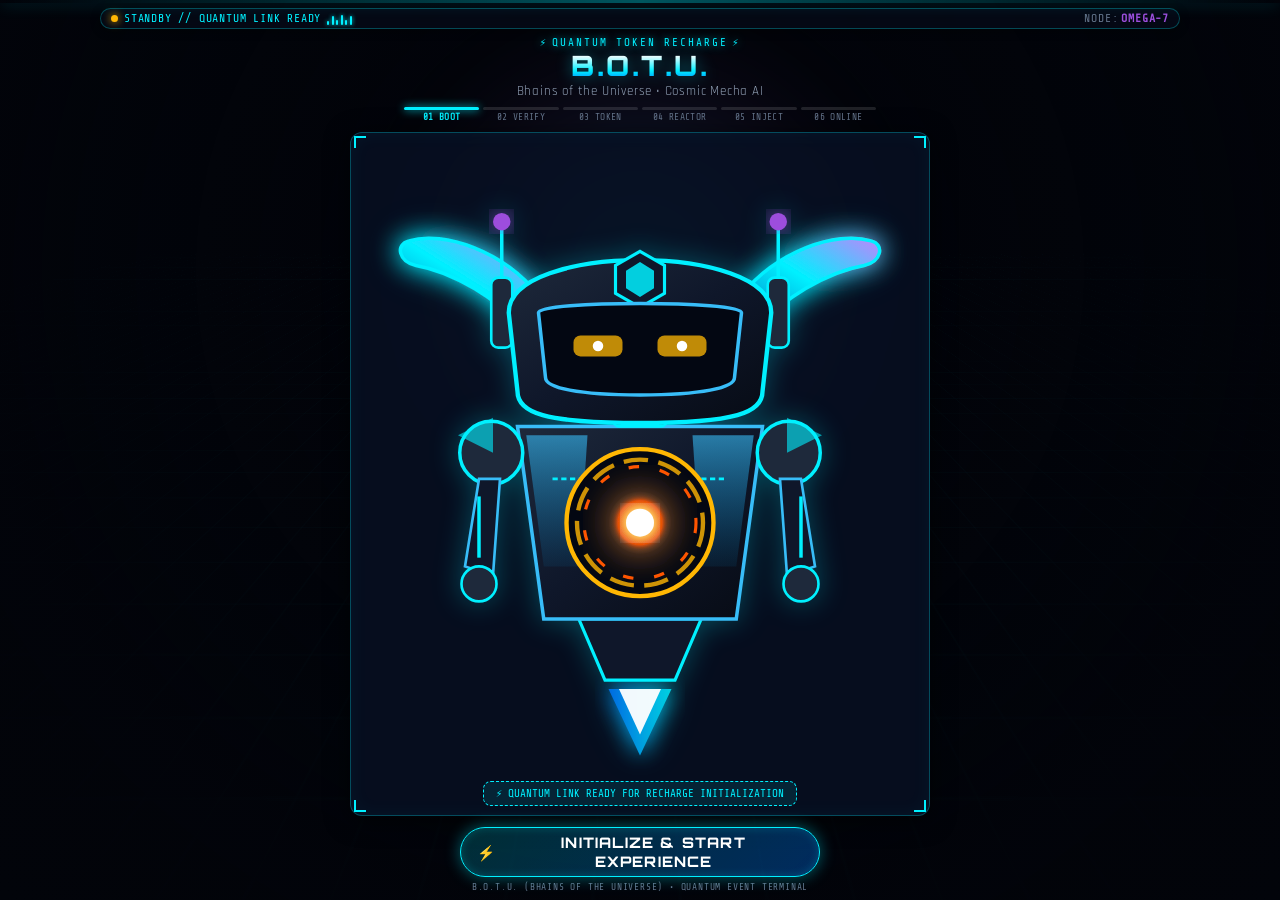
==== index.html @ b7b95df4 "Initial COmmit." ====
<!DOCTYPE html>
<html lang="en">
<head>
  <meta charset="UTF-8">
  <meta name="viewport" content="width=device-width, initial-scale=1.0, maximum-scale=1.0, user-scalable=no, viewport-fit=cover">
  <title>B.O.T.U. – Welcome & Quantum Initialization | Quantum Token Recharge</title>

  <!-- Elite Futuristic Typography -->
  <link rel="preconnect" href="https://fonts.googleapis.com">
  <link rel="preconnect" href="https://fonts.gstatic.com" crossorigin>
  <link href="https://fonts.googleapis.com/css2?family=Orbitron:wght@600;700;800;900&family=Rajdhani:wght@500;600;700&family=Share+Tech+Mono&display=swap" rel="stylesheet">

  <link rel="stylesheet" href="style.css">
</head>
<body>

  <!-- Cyber Background Elements -->
  <div class="cyber-bg">
    <div class="cyber-grid"></div>
    <div class="cyber-vignette"></div>
    <div class="cyber-cosmic-glow"></div>
  </div>

  <!-- Realtime Laser Scanline Beam -->
  <div class="scan-line"></div>

  <!-- Smooth Navigation Portal Overlay -->
  <div class="transition-overlay" id="transition-overlay">
    <div class="transition-portal">
      <span class="transition-portal-text">WARPING...</span>
    </div>
  </div>

  <!-- Dynamic Screen Flash -->
  <div class="screen-flash" id="screen-flash"></div>

  <!-- Particles Canvas -->
  <canvas id="particle-canvas"></canvas>

  <!-- Zero-Scroll Main Viewport -->
  <div class="page-container">
    <div class="page-content page-enter">

      <!-- Header & Step Tracker -->
      <header class="page-header">
        <div class="mission-hud-bar">
          <div class="hud-left">
            <div class="hud-pill">
              <div class="hud-pulse-dot warning"></div>
              <span>STANDBY // QUANTUM LINK READY</span>
            </div>
            <div class="hud-oscilloscope" aria-hidden="true">
              <span class="osc-bar"></span>
              <span class="osc-bar"></span>
              <span class="osc-bar"></span>
              <span class="osc-bar"></span>
              <span class="osc-bar"></span>
              <span class="osc-bar"></span>
            </div>
          </div>
          <div class="hud-right">
            <div class="hud-telemetry-tag">
              <span>NODE:</span>
              <span class="tag-badge">OMEGA-7</span>
            </div>
          </div>
        </div>

        <div class="brand-header">
          <div class="brand-eyebrow">
            <span>⚡</span> QUANTUM TOKEN RECHARGE <span>⚡</span>
          </div>
          <h1 class="brand-title">B.O.T.U.</h1>
          <p class="brand-subtitle">Bhains of the Universe • Cosmic Mecha AI</p>
        </div>

        <!-- 6-Phase Step Tracker -->
        <nav class="step-stepper" aria-label="Recharge Progress">
          <div class="step-item active">
            <div class="step-bar"></div>
            <span class="step-label">01 BOOT</span>
          </div>
          <div class="step-item">
            <div class="step-bar"></div>
            <span class="step-label">02 VERIFY</span>
          </div>
          <div class="step-item">
            <div class="step-bar"></div>
            <span class="step-label">03 TOKEN</span>
          </div>
          <div class="step-item">
            <div class="step-bar"></div>
            <span class="step-label">04 REACTOR</span>
          </div>
          <div class="step-item">
            <div class="step-bar"></div>
            <span class="step-label">05 INJECT</span>
          </div>
          <div class="step-item">
            <div class="step-bar"></div>
            <span class="step-label">06 ONLINE</span>
          </div>
        </nav>
      </header>

      <!-- Center Robot Stage Card -->
      <main class="robot-stage-card">
        <!-- Corner Brackets -->
        <div class="corner-bracket corner-tl"></div>
        <div class="corner-bracket corner-tr"></div>
        <div class="corner-bracket corner-bl"></div>
        <div class="corner-bracket corner-br"></div>

        <!-- Visual Stage with B.O.T.U. Mecha -->
        <div class="stage-visual">
          <div class="robot-figure-wrap">
            <div class="robot-aura"></div>

            <!-- B.O.T.U. (Bhains of the Universe) Vector Mecha Artwork -->
            <svg class="robot-svg" viewBox="0 0 320 340" fill="none" xmlns="http://www.w3.org/2000/svg">
              <defs>
                <filter id="cyanGlow" x="-20%" y="-20%" width="140%" height="140%">
                  <feGaussianBlur stdDeviation="6" result="blur" />
                  <feMerge>
                    <feMergeNode in="blur" />
                    <feMergeNode in="SourceGraphic" />
                  </feMerge>
                </filter>
                <filter id="coreGlow" x="-40%" y="-40%" width="180%" height="180%">
                  <feGaussianBlur stdDeviation="12" result="blur" />
                  <feMerge>
                    <feMergeNode in="blur" />
                    <feMergeNode in="SourceGraphic" />
                  </feMerge>
                </filter>
                <filter id="hornGlow" x="-30%" y="-30%" width="160%" height="160%">
                  <feGaussianBlur stdDeviation="7" result="blur" />
                  <feMerge>
                    <feMergeNode in="blur" />
                    <feMergeNode in="SourceGraphic" />
                  </feMerge>
                </filter>

                <linearGradient id="bodyGradient" x1="0%" y1="0%" x2="100%" y2="100%">
                  <stop offset="0%" stop-color="#1e293b" />
                  <stop offset="50%" stop-color="#0f172a" />
                  <stop offset="100%" stop-color="#070b14" />
                </linearGradient>

                <linearGradient id="armorHighlight" x1="0%" y1="0%" x2="0%" y2="100%">
                  <stop offset="0%" stop-color="#38bdf8" stop-opacity="0.6" />
                  <stop offset="100%" stop-color="#0284c7" stop-opacity="0.1" />
                </linearGradient>

                <linearGradient id="hornGradient" x1="0%" y1="100%" x2="100%" y2="0%">
                  <stop offset="0%" stop-color="#0284c7" />
                  <stop offset="50%" stop-color="#00f0ff" />
                  <stop offset="100%" stop-color="#c084fc" />
                </linearGradient>

                <linearGradient id="neonGradient" x1="0%" y1="0%" x2="100%" y2="0%">
                  <stop offset="0%" stop-color="#0077ff" />
                  <stop offset="100%" stop-color="#00f0ff" />
                </linearGradient>

                <radialGradient id="arcCoreGrad" cx="50%" cy="50%" r="50%">
                  <stop offset="0%" stop-color="#ffffff" />
                  <stop offset="35%" stop-color="#ffb703" />
                  <stop offset="70%" stop-color="#ff5400" stop-opacity="0.85" />
                  <stop offset="100%" stop-color="#001844" stop-opacity="0" />
                </radialGradient>
              </defs>

              <!-- COSMIC MECHA HORNS (Bhains of the Universe Crest) -->
              <g id="mecha-horns">
                <path class="mecha-horn" d="M102 75 C82 50, 48 38, 28 44 C20 46, 22 56, 32 58 C55 62, 78 78, 92 92 Z" 
                      fill="url(#hornGradient)" stroke="#00f0ff" stroke-width="2" filter="url(#hornGlow)" />
                <path class="mecha-horn" d="M218 75 C238 50, 272 38, 292 44 C300 46, 298 56, 288 58 C265 62, 242 78, 228 92 Z" 
                      fill="url(#hornGradient)" stroke="#00f0ff" stroke-width="2" filter="url(#hornGlow)" />
              </g>

              <!-- Thruster Plasma Exhaust -->
              <g id="thruster-flame">
                <polygon points="142,300 178,300 160,338" fill="url(#neonGradient)" opacity="0.85" filter="url(#cyanGlow)" />
                <polygon points="148,300 172,300 160,326" fill="#ffffff" opacity="0.95" />
              </g>

              <!-- Robot Torso Chassis -->
              <g id="robot-torso">
                <path d="M125 260 L195 260 L180 295 L140 295 Z" fill="#0f172a" stroke="#00f0ff" stroke-width="1.8" />
                <polygon points="90,150 230,150 215,260 105,260" fill="url(#bodyGradient)" stroke="#38bdf8" stroke-width="2" />
                <polygon points="95,155 130,155 125,230 105,230" fill="url(#armorHighlight)" />
                <polygon points="225,155 190,155 195,230 215,230" fill="url(#armorHighlight)" />
                <line x1="110" y1="180" x2="135" y2="180" stroke="#00f0ff" stroke-width="1.5" stroke-dasharray="3 2" />
                <line x1="185" y1="180" x2="210" y2="180" stroke="#00f0ff" stroke-width="1.5" stroke-dasharray="3 2" />
              </g>

              <!-- Arms & Heavy Shoulders -->
              <g id="robot-arms">
                <circle cx="75" cy="165" r="18" fill="#1e293b" stroke="#00f0ff" stroke-width="2" />
                <polygon points="56,155 76,145 76,165" fill="#00f0ff" opacity="0.6" />
                <path d="M68 180 L60 230 L76 235 L80 180 Z" fill="#0f172a" stroke="#38bdf8" stroke-width="1.5" />
                <circle cx="68" cy="240" r="10" fill="#1e293b" stroke="#00f0ff" stroke-width="1.5" />
                <line x1="68" y1="190" x2="68" y2="225" stroke="#00f0ff" stroke-width="2" />

                <circle cx="245" cy="165" r="18" fill="#1e293b" stroke="#00f0ff" stroke-width="2" />
                <polygon points="264,155 244,145 244,165" fill="#00f0ff" opacity="0.6" />
                <path d="M252 180 L260 230 L244 235 L240 180 Z" fill="#0f172a" stroke="#38bdf8" stroke-width="1.5" />
                <circle cx="252" cy="240" r="10" fill="#1e293b" stroke="#00f0ff" stroke-width="1.5" />
                <line x1="252" y1="190" x2="252" y2="225" stroke="#00f0ff" stroke-width="2" />
              </g>

              <!-- ARC REACTOR / QUANTUM ENERGY CORE (Standby Warm Glow) -->
              <g id="robot-energy-core" transform="translate(160, 205)">
                <circle cx="0" cy="0" r="42" fill="#030712" stroke="#ffb703" stroke-width="2.5" />
                <g class="robot-core-outer">
                  <circle cx="0" cy="0" r="36" fill="none" stroke="#ffb703" stroke-width="2.5" stroke-dasharray="14 6" opacity="0.8" />
                  <circle cx="0" cy="0" r="32" fill="none" stroke="#ff5400" stroke-width="1.8" stroke-dasharray="6 12" />
                </g>
                <circle class="robot-core-orb" cx="0" cy="0" r="18" fill="url(#arcCoreGrad)" filter="url(#coreGlow)" />
                <circle cx="0" cy="0" r="8" fill="#ffffff" filter="url(#cyanGlow)" />
              </g>

              <!-- Neck Assembly -->
              <rect x="145" y="125" width="30" height="25" rx="3" fill="#334155" stroke="#00f0ff" stroke-width="1.5" />
              <line x1="145" y1="133" x2="175" y2="133" stroke="#00f0ff" stroke-width="1" />
              <line x1="145" y1="141" x2="175" y2="141" stroke="#00f0ff" stroke-width="1" />

              <!-- Robot Head & Visor -->
              <g id="robot-head">
                <rect x="75" y="65" width="12" height="40" rx="4" fill="#1e293b" stroke="#00f0ff" stroke-width="1.5" />
                <line x1="81" y1="65" x2="81" y2="35" stroke="#00f0ff" stroke-width="2" />
                <circle cx="81" cy="33" r="5" fill="#9d4edd" filter="url(#cyanGlow)" />

                <rect x="233" y="65" width="12" height="40" rx="4" fill="#1e293b" stroke="#00f0ff" stroke-width="1.5" />
                <line x1="239" y1="65" x2="239" y2="35" stroke="#00f0ff" stroke-width="2" />
                <circle cx="239" cy="33" r="5" fill="#9d4edd" filter="url(#cyanGlow)" />

                <path d="M85 85 C85 45, 235 45, 235 85 L230 130 C230 142, 215 148, 160 148 C105 148, 90 142, 90 130 Z" 
                      fill="url(#bodyGradient)" stroke="#00f0ff" stroke-width="2.5" />

                <polygon points="160,50 174,58 174,74 160,82 146,74 146,58" fill="#0f172a" stroke="#00f0ff" stroke-width="1.8" />
                <polygon points="160,56 168,61 168,71 160,76 152,71 152,61" fill="#00f0ff" opacity="0.85" />

                <path d="M102 85 C102 78, 218 78, 218 85 L214 122 C214 128, 195 132, 160 132 C125 132, 106 128, 106 122 Z" 
                      fill="#030712" stroke="#38bdf8" stroke-width="2" />

                <!-- Eyes in Low Power Standby -->
                <g id="robot-eyes">
                  <rect class="robot-visor-eye" x="122" y="98" width="28" height="12" rx="4" fill="#ffb703" opacity="0.75" />
                  <rect class="robot-visor-eye" x="170" y="98" width="28" height="12" rx="4" fill="#ffb703" opacity="0.75" />
                  <circle cx="136" cy="104" r="3" fill="#ffffff" />
                  <circle cx="184" cy="104" r="3" fill="#ffffff" />
                </g>
              </g>
            </svg>
          </div>
        </div>

        <!-- Standby Status Callout -->
        <div class="activation-badge">
          <span>⚡</span>
          <span>QUANTUM LINK READY FOR RECHARGE INITIALIZATION</span>
        </div>
      </main>

      <!-- Primary Action Footer -->
      <footer class="page-footer">
        <button class="primary-btn btn-pulse" id="start-btn">
          <span>⚡</span>
          <span>INITIALIZE & START EXPERIENCE</span>
        </button>
        <div class="footer-info">
          <span>B.O.T.U. (BHAINS OF THE UNIVERSE) • QUANTUM EVENT TERMINAL</span>
        </div>
      </footer>

    </div>
  </div>

  <script src="botu-core.js"></script>
  <script>
    document.addEventListener('DOMContentLoaded', () => {
      const startBtn = document.getElementById('start-btn');
      startBtn.addEventListener('click', () => {
        // Initialize sound context
        window.BOTU.sound.init();
        window.BOTU.sound.ensureContext();
        window.BOTU.sound.playBootSound();

        startBtn.disabled = true;
        startBtn.innerHTML = '<span>⚡</span> <span>CONNECTING QUANTUM LINK...</span>';

        setTimeout(() => {
          window.BOTU.navigator.navigateTo('identity-verification.html', 400);
        }, 350);
      });
    });
  </script>
</body>
</html>
---- style.css ----
/* ===================================================================
   B.O.T.U. (Bhains of the Universe) - Quantum Token Recharge Station
   Universal Cyberpunk Stylesheet - Zero Scrollbar Viewport Architecture
   =================================================================== */

:root {
  /* Cyberpunk Neon Palette */
  --bg-deep: #02040a;
  --bg-dark: #060b18;
  --bg-panel: rgba(8, 16, 36, 0.82);
  --bg-panel-light: rgba(15, 23, 42, 0.65);
  --panel-border: rgba(0, 240, 255, 0.28);
  --panel-border-bright: rgba(0, 240, 255, 0.75);

  --neon-cyan: #00f0ff;
  --neon-cyan-glow: rgba(0, 240, 255, 0.75);
  --neon-blue: #0077ff;
  --neon-purple: #9d4edd;
  --neon-purple-glow: rgba(157, 78, 221, 0.65);
  --neon-emerald: #00f59b;
  --neon-emerald-glow: rgba(0, 245, 155, 0.6);
  --neon-gold: #ffb703;
  --neon-gold-glow: rgba(255, 183, 3, 0.65);
  --neon-crimson: #ff0055;

  --text-white: #ffffff;
  --text-primary: #f1f5f9;
  --text-secondary: #94a3b8;
  --text-cyan: #38bdf8;
  --text-muted: #64748b;

  --font-display: 'Orbitron', -apple-system, BlinkMacSystemFont, 'Segoe UI', Roboto, sans-serif;
  --font-body: 'Rajdhani', -apple-system, BlinkMacSystemFont, 'Segoe UI', Roboto, sans-serif;
  --font-mono: 'Share Tech Mono', Consolas, 'Courier New', monospace;

  --ease-expo: cubic-bezier(0.16, 1, 0.3, 1);
  --ease-spring: cubic-bezier(0.34, 1.56, 0.64, 1);
}

/* Base Strict Zero-Scroll Reset */
*,
*::before,
*::after {
  box-sizing: border-box;
  margin: 0;
  padding: 0;
  -webkit-tap-highlight-color: transparent;
}

html {
  width: 100%;
  height: 100%;
  margin: 0;
  padding: 0;
  overflow: hidden !important;
  overscroll-behavior: none;
  background-color: var(--bg-deep);
}

body {
  width: 100%;
  height: 100%;
  height: 100vh;
  height: 100dvh;
  min-height: 0;
  margin: 0;
  padding: 0;
  overflow: hidden !important;
  overscroll-behavior: none;
  position: fixed;
  top: 0;
  left: 0;
  right: 0;
  bottom: 0;
  background-color: var(--bg-deep);
  color: var(--text-primary);
  font-family: var(--font-body);
  user-select: none;
  -webkit-user-select: none;
}

/* Master Viewport Container */
.page-container {
  width: 100%;
  height: 100%;
  height: 100vh;
  height: 100dvh;
  min-height: 0;
  overflow: hidden;
  display: flex;
  flex-direction: column;
  align-items: center;
  justify-content: center;
  position: relative;
  z-index: 1;
}

.page-content {
  width: 100%;
  max-width: 1100px;
  height: 100%;
  height: 100vh;
  height: 100dvh;
  min-height: 0;
  overflow: hidden;

  display: flex;
  flex-direction: column;
  justify-content: space-between;
  align-items: center;

  padding-top: max(8px, env(safe-area-inset-top));
  padding-bottom: max(8px, env(safe-area-inset-bottom));
  padding-left: max(10px, env(safe-area-inset-left));
  padding-right: max(10px, env(safe-area-inset-right));

  gap: clamp(4px, 1.2vh, 12px);
  position: relative;
  z-index: 2;
  transition: opacity 0.3s ease, transform 0.3s ease;
}

/* Page Entrance / Exit Transitions */
.page-enter {
  animation: pageFadeIn 0.35s var(--ease-expo) forwards;
}

.page-exit {
  animation: pageFadeOut 0.3s var(--ease-expo) forwards;
  pointer-events: none;
}

@keyframes pageFadeIn {
  0% {
    opacity: 0;
    transform: scale(0.97) translateY(8px);
  }
  100% {
    opacity: 1;
    transform: scale(1) translateY(0);
  }
}

@keyframes pageFadeOut {
  0% {
    opacity: 1;
    transform: scale(1) translateY(0);
  }
  100% {
    opacity: 0;
    transform: scale(1.03) translateY(-10px);
  }
}

/* Smooth Navigation Transition Overlay */
.transition-overlay {
  position: fixed;
  top: 0;
  left: 0;
  width: 100vw;
  height: 100vh;
  height: 100dvh;
  z-index: 9999;
  pointer-events: none;
  opacity: 0;
  display: flex;
  align-items: center;
  justify-content: center;
  background: radial-gradient(circle at center, rgba(0, 240, 255, 0.15) 0%, rgba(2, 4, 10, 0.96) 80%);
  transition: opacity 0.25s ease;
}

.transition-overlay.active {
  opacity: 1;
  pointer-events: auto;
}

.transition-portal {
  width: 130px;
  height: 130px;
  border-radius: 50%;
  border: 3px solid var(--neon-cyan);
  box-shadow: 0 0 35px var(--neon-cyan), inset 0 0 30px var(--neon-cyan);
  display: flex;
  align-items: center;
  justify-content: center;
  animation: portalPulse 0.6s infinite alternate ease-in-out;
  position: relative;
}

.transition-portal::before {
  content: '';
  position: absolute;
  width: 90px;
  height: 90px;
  border-radius: 50%;
  border: 2px dashed var(--neon-purple);
  animation: spinCW 2s linear infinite;
}

.transition-portal-text {
  font-family: var(--font-display);
  font-size: 11px;
  color: var(--neon-cyan);
  letter-spacing: 2px;
  text-shadow: 0 0 8px var(--neon-cyan);
}

@keyframes portalPulse {
  0% { transform: scale(0.85); box-shadow: 0 0 20px var(--neon-cyan); }
  100% { transform: scale(1.25); box-shadow: 0 0 50px var(--neon-cyan), 0 0 80px var(--neon-purple); }
}

@keyframes spinCW {
  0% { transform: rotate(0deg); }
  100% { transform: rotate(360deg); }
}

@keyframes spinCCW {
  0% { transform: rotate(0deg); }
  100% { transform: rotate(-360deg); }
}

/* Background Cyber Grid & Cosmic Glow */
.cyber-bg {
  position: fixed;
  top: 0;
  left: 0;
  width: 100vw;
  height: 100vh;
  height: 100dvh;
  pointer-events: none;
  z-index: 0;
  overflow: hidden;
}

.cyber-grid {
  position: absolute;
  top: -50%;
  left: -50%;
  width: 200%;
  height: 200%;
  background-image: 
    linear-gradient(rgba(0, 240, 255, 0.05) 1px, transparent 1px),
    linear-gradient(90deg, rgba(0, 240, 255, 0.05) 1px, transparent 1px);
  background-size: 36px 36px;
  transform: perspective(450px) rotateX(55deg);
  animation: gridDrive 16s linear infinite;
  opacity: 0.55;
}

@keyframes gridDrive {
  0% { transform: perspective(450px) rotateX(55deg) translateY(0); }
  100% { transform: perspective(450px) rotateX(55deg) translateY(36px); }
}

.cyber-vignette {
  position: absolute;
  top: 0;
  left: 0;
  width: 100%;
  height: 100%;
  background: radial-gradient(circle at 50% 30%, transparent 15%, rgba(2, 4, 10, 0.88) 75%, var(--bg-deep) 100%);
}

.cyber-cosmic-glow {
  position: absolute;
  top: 30%;
  left: 50%;
  transform: translate(-50%, -50%);
  width: 500px;
  height: 500px;
  max-width: 90vw;
  background: radial-gradient(circle, rgba(0, 240, 255, 0.18) 0%, rgba(157, 78, 221, 0.08) 45%, transparent 70%);
  filter: blur(40px);
  border-radius: 50%;
  animation: cosmicPulse 6s ease-in-out infinite alternate;
}

@keyframes cosmicPulse {
  0% { transform: translate(-50%, -50%) scale(0.9); opacity: 0.65; }
  100% { transform: translate(-50%, -50%) scale(1.1); opacity: 0.95; }
}

/* Realtime Laser Scanline Beam */
.scan-line {
  position: fixed;
  top: 0;
  left: 0;
  width: 100%;
  height: 3px;
  background: linear-gradient(90deg, transparent, var(--neon-cyan), transparent);
  box-shadow: 0 0 16px var(--neon-cyan);
  opacity: 0.35;
  pointer-events: none;
  z-index: 100;
  animation: scanLaser 4s ease-in-out infinite;
}

@keyframes scanLaser {
  0% { top: 0; opacity: 0; }
  15% { opacity: 0.45; }
  85% { opacity: 0.45; }
  100% { top: 100%; opacity: 0; }
}

/* Dynamic Screen Flash on 100% Impact */
.screen-flash {
  position: fixed;
  top: 0;
  left: 0;
  width: 100vw;
  height: 100vh;
  height: 100dvh;
  background: radial-gradient(circle, #ffffff 0%, rgba(0, 240, 255, 0.8) 40%, rgba(2, 4, 10, 0.95) 100%);
  z-index: 200;
  opacity: 0;
  pointer-events: none;
  transition: opacity 0.05s ease-out;
}

.screen-flash.flash-active {
  opacity: 0.95;
  transition: none;
  animation: flashDecay 0.85s var(--ease-expo) forwards;
}

@keyframes flashDecay {
  0% { opacity: 0.95; }
  100% { opacity: 0; }
}

/* Fullscreen Particle / Confetti Canvas */
#particle-canvas {
  position: fixed;
  top: 0;
  left: 0;
  width: 100vw;
  height: 100vh;
  height: 100dvh;
  pointer-events: none;
  z-index: 50;
}

/* ===================================================================
   HEADER & MISSION HUD BAR
   =================================================================== */
.page-header {
  width: 100%;
  flex-shrink: 0;
  display: flex;
  flex-direction: column;
  align-items: center;
  gap: clamp(4px, 0.8vh, 8px);
}

.mission-hud-bar {
  width: 100%;
  display: flex;
  align-items: center;
  justify-content: space-between;
  background: rgba(6, 11, 24, 0.78);
  border: 1px solid var(--panel-border);
  border-radius: 999px;
  padding: 3px 10px;
  font-family: var(--font-mono);
  font-size: clamp(9px, 2.3vw, 11.5px);
  letter-spacing: 0.8px;
  backdrop-filter: blur(8px);
  -webkit-backdrop-filter: blur(8px);
  box-shadow: 0 2px 10px rgba(0, 0, 0, 0.4);
}

.hud-left {
  display: flex;
  align-items: center;
  gap: 6px;
  min-width: 0;
  flex: 1 1 auto;
}

.hud-pill {
  display: flex;
  align-items: center;
  gap: 6px;
  color: var(--neon-cyan);
  min-width: 0;
}

.hud-pill span {
  white-space: nowrap;
  overflow: hidden;
  text-overflow: ellipsis;
}

.hud-pulse-dot {
  width: 7px;
  height: 7px;
  border-radius: 50%;
  background-color: var(--neon-cyan);
  box-shadow: 0 0 8px var(--neon-cyan);
  animation: ledPulse 1.4s infinite alternate;
  flex-shrink: 0;
}

.hud-pulse-dot.online {
  background-color: var(--neon-emerald);
  box-shadow: 0 0 10px var(--neon-emerald);
}

.hud-pulse-dot.warning {
  background-color: var(--neon-gold);
  box-shadow: 0 0 8px var(--neon-gold);
}

@keyframes ledPulse {
  0% { opacity: 0.35; transform: scale(0.85); }
  100% { opacity: 1; transform: scale(1.15); }
}

.hud-oscilloscope {
  display: flex;
  align-items: flex-end;
  gap: 2.5px;
  height: 12px;
  flex-shrink: 0;
}

.osc-bar {
  width: 2px;
  height: 4px;
  background-color: var(--neon-cyan);
  border-radius: 1px;
  transition: height 0.08s ease;
  box-shadow: 0 0 4px var(--neon-cyan);
}

.hud-right {
  display: flex;
  align-items: center;
  gap: 6px;
  flex-shrink: 0;
}

.hud-sound-toggle {
  display: none !important;
}

.hud-telemetry-tag {
  color: var(--text-muted);
  display: flex;
  align-items: center;
  gap: 3px;
}

.tag-badge {
  color: var(--neon-purple);
  font-weight: 700;
}

/* ===================================================================
   STEP PROGRESS STEPPER (PHASES 1 to 6)
   =================================================================== */
.step-stepper {
  width: 100%;
  max-width: 480px;
  display: flex;
  align-items: center;
  justify-content: space-between;
  padding: 0 4px;
  gap: 4px;
}

.step-item {
  flex: 1;
  display: flex;
  flex-direction: column;
  align-items: center;
  gap: 2px;
  position: relative;
  min-width: 0;
}

.step-bar {
  width: 100%;
  height: 3px;
  background: rgba(255, 255, 255, 0.12);
  border-radius: 2px;
  transition: all 0.3s ease;
}

.step-item.completed .step-bar {
  background: var(--neon-emerald);
  box-shadow: 0 0 6px var(--neon-emerald);
}

.step-item.active .step-bar {
  background: var(--neon-cyan);
  box-shadow: 0 0 8px var(--neon-cyan);
  animation: activeStepPulse 1.2s infinite alternate;
}

@keyframes activeStepPulse {
  0% { box-shadow: 0 0 4px var(--neon-cyan); opacity: 0.8; }
  100% { box-shadow: 0 0 10px var(--neon-cyan); opacity: 1; }
}

.step-label {
  font-family: var(--font-mono);
  font-size: clamp(7.5px, 1.7vw, 9.5px);
  color: var(--text-muted);
  letter-spacing: 0.3px;
  white-space: nowrap;
}

.step-item.completed .step-label {
  color: var(--neon-emerald);
}

.step-item.active .step-label {
  color: var(--neon-cyan);
  font-weight: 700;
}

/* ===================================================================
   BRAND & PAGE HEADINGS
   =================================================================== */
.brand-header {
  text-align: center;
  flex-shrink: 0;
}

.brand-eyebrow {
  font-family: var(--font-mono);
  font-size: clamp(8.5px, 2vw, 11px);
  letter-spacing: clamp(1px, 0.6vw, 2px);
  color: var(--neon-cyan);
  text-shadow: 0 0 8px var(--neon-cyan-glow);
  display: flex;
  align-items: center;
  justify-content: center;
  gap: 4px;
}

.brand-title {
  font-family: var(--font-display);
  font-size: clamp(17px, 4.2vw, 28px);
  font-weight: 900;
  letter-spacing: clamp(1.2px, 0.6vw, 2.5px);
  background: linear-gradient(180deg, #ffffff 15%, var(--neon-cyan) 65%, #0077ff 100%);
  -webkit-background-clip: text;
  -webkit-text-fill-color: transparent;
  filter: drop-shadow(0 0 8px rgba(0, 240, 255, 0.4));
  line-height: 1.15;
  margin: 1px 0;
}

.brand-subtitle {
  font-family: var(--font-body);
  font-size: clamp(10.5px, 2.3vw, 13px);
  color: var(--text-secondary);
  letter-spacing: 0.8px;
}

/* ===================================================================
   MASTER VISUAL STAGE CARD
   =================================================================== */
.robot-stage-card {
  width: 100%;
  max-width: 580px;
  flex: 1 1 0;
  min-height: 0;
  min-width: 0;

  display: flex;
  flex-direction: column;
  align-items: center;
  justify-content: space-between;

  background: var(--bg-panel);
  border: 1px solid var(--panel-border);
  border-radius: 12px;
  box-shadow: 0 4px 25px rgba(0, 0, 0, 0.65), inset 0 0 20px rgba(0, 240, 255, 0.05);
  backdrop-filter: blur(12px);
  -webkit-backdrop-filter: blur(12px);

  padding: clamp(4px, 1vh, 10px);
  position: relative;
  overflow: hidden;
}

/* Futuristic Corner Brackets */
.corner-bracket {
  position: absolute;
  width: 12px;
  height: 12px;
  border: 2px solid var(--neon-cyan);
  pointer-events: none;
  z-index: 10;
}

.corner-tl { top: 3px; left: 3px; border-right: none; border-bottom: none; }
.corner-tr { top: 3px; right: 3px; border-left: none; border-bottom: none; }
.corner-bl { bottom: 3px; left: 3px; border-right: none; border-top: none; }
.corner-br { bottom: 3px; right: 3px; border-left: none; border-top: none; }

/* Visual Stage Area for Robot / Hologram */
.stage-visual {
  flex: 1 1 0;
  min-height: 0;
  min-width: 0;
  width: 100%;
  display: flex;
  align-items: center;
  justify-content: center;
  position: relative;
  overflow: hidden;
}

/* Robot Figure Wrapper */
.robot-figure-wrap {
  width: 100%;
  height: 100%;
  min-height: 0;
  display: flex;
  align-items: center;
  justify-content: center;
  position: relative;
  animation: robotFloat 3.8s ease-in-out infinite alternate;
}

@keyframes robotFloat {
  0% { transform: translateY(-3px); }
  100% { transform: translateY(3px); }
}

.robot-svg {
  max-width: 100%;
  max-height: 100%;
  height: 100%;
  width: auto;
  object-fit: contain;
  filter: drop-shadow(0 0 14px rgba(0, 240, 255, 0.28));
}

/* Ambient Aura Rings */
.robot-aura {
  position: absolute;
  width: clamp(130px, 42vw, 220px);
  height: clamp(130px, 42vw, 220px);
  border-radius: 50%;
  background: radial-gradient(circle, rgba(0, 240, 255, 0.15) 0%, rgba(157, 78, 221, 0.05) 50%, transparent 70%);
  filter: blur(14px);
  pointer-events: none;
  animation: auraPulse 4s ease-in-out infinite alternate;
}

@keyframes auraPulse {
  0% { transform: scale(0.9); opacity: 0.6; }
  100% { transform: scale(1.15); opacity: 0.95; }
}

.shockwave-ring {
  position: absolute;
  width: 60px;
  height: 60px;
  border-radius: 50%;
  border: 3px solid var(--neon-cyan);
  opacity: 0;
  pointer-events: none;
}

.shockwave-ring.animate {
  animation: shockwaveExpand 0.75s var(--ease-expo) forwards;
}

@keyframes shockwaveExpand {
  0% { transform: scale(0.2); opacity: 1; border-width: 5px; }
  100% { transform: scale(5.5); opacity: 0; border-width: 1px; }
}

/* Upper Energy Emitter Node */
.energy-emitter {
  position: absolute;
  top: 4px;
  left: 50%;
  transform: translateX(-50%);
  width: 20px;
  height: 9px;
  background: #0f172a;
  border: 1.5px solid var(--neon-cyan);
  border-radius: 3px;
  display: flex;
  align-items: center;
  justify-content: center;
  box-shadow: 0 0 8px var(--neon-cyan);
  z-index: 5;
}

.emitter-core {
  width: 10px;
  height: 3px;
  background: #ffffff;
  box-shadow: 0 0 10px var(--neon-cyan);
  border-radius: 2px;
}

/* Plasma Stream Beam */
.energy-beam-container {
  position: absolute;
  top: 13px;
  left: 50%;
  transform: translateX(-50%);
  width: 14px;
  height: calc(100% - 90px);
  pointer-events: none;
  z-index: 4;
}

.energy-beam {
  width: 100%;
  height: 100%;
  background: linear-gradient(180deg, #ffffff 0%, var(--neon-cyan) 35%, rgba(0, 119, 255, 0.4) 85%, transparent 100%);
  box-shadow: 0 0 18px var(--neon-cyan);
  opacity: 0;
  transition: opacity 0.35s ease;
  transform-origin: top;
}

.energy-beam.active {
  opacity: 0.95;
  animation: beamFlicker 0.12s infinite alternate;
}

/* Traveling Quantum Token along Beam */
.traveling-token-wrap {
  position: absolute;
  left: 50%;
  top: 2%;
  transform: translate(-50%, -50%);
  width: clamp(38px, 9vw, 50px);
  height: clamp(38px, 9vw, 50px);
  z-index: 10;
  pointer-events: none;
  display: flex;
  align-items: center;
  justify-content: center;
  filter: drop-shadow(0 0 16px var(--neon-cyan));
  will-change: top, transform, opacity;
}

.traveling-token-ring {
  position: absolute;
  width: 125%;
  height: 125%;
  border-radius: 50%;
  border: 2px dashed var(--neon-cyan);
  animation: spinCW 1.2s linear infinite;
}

.traveling-token-svg {
  width: 100%;
  height: 100%;
  animation: tokenPulseGlow 1.2s ease-in-out infinite alternate;
}

@keyframes tokenPulseGlow {
  0% { transform: scale(0.92); filter: drop-shadow(0 0 6px var(--neon-cyan)); }
  100% { transform: scale(1.08); filter: drop-shadow(0 0 16px var(--neon-gold)), drop-shadow(0 0 24px var(--neon-cyan)); }
}

@keyframes beamFlicker {
  0% { transform: scaleX(0.85); opacity: 0.85; filter: drop-shadow(0 0 8px var(--neon-cyan)); }
  100% { transform: scaleX(1.15); opacity: 1; filter: drop-shadow(0 0 18px #ffffff); }
}

/* ===================================================================
   TELEMETRY & CHARGE STATS CARD
   =================================================================== */
.charge-stats-card {
  width: 100%;
  background: rgba(3, 7, 18, 0.72);
  border: 1px solid rgba(0, 240, 255, 0.22);
  border-radius: 8px;
  padding: clamp(3px, 0.8vh, 6px) clamp(6px, 1.8vw, 10px);
  flex-shrink: 0;
  display: flex;
  flex-direction: column;
  gap: 3px;
}

.stat-header-row {
  display: flex;
  align-items: center;
  justify-content: space-between;
}

.stat-label-col {
  display: flex;
  flex-direction: column;
}

.stat-label-sub {
  font-family: var(--font-mono);
  font-size: clamp(7.5px, 1.7vw, 9.5px);
  color: var(--text-muted);
  letter-spacing: 0.8px;
}

.stat-label-main {
  font-family: var(--font-display);
  font-size: clamp(9.5px, 2.1vw, 11.5px);
  color: var(--neon-cyan);
  letter-spacing: 0.6px;
  font-weight: 700;
}

.energy-percent-display {
  font-family: var(--font-display);
  font-size: clamp(15px, 3.8vw, 22px);
  font-weight: 900;
  color: var(--text-white);
  text-shadow: 0 0 10px var(--neon-cyan);
  line-height: 1;
}

.energy-percent-unit {
  font-size: clamp(9.5px, 2.3vw, 13px);
  color: var(--neon-cyan);
  margin-left: 2px;
}

/* Compact Progress Track */
.progress-bar-container {
  width: 100%;
}

.progress-track {
  width: 100%;
  height: clamp(5px, 1vh, 7px);
  background: rgba(15, 23, 42, 0.8);
  border: 1px solid rgba(0, 240, 255, 0.3);
  border-radius: 4px;
  overflow: hidden;
  position: relative;
}

.progress-fill {
  height: 100%;
  width: 0%;
  background: linear-gradient(90deg, #0077ff 0%, var(--neon-cyan) 60%, #ffffff 100%);
  box-shadow: 0 0 10px var(--neon-cyan);
  border-radius: 3px;
  transition: width 0.1s linear;
}

.telemetry-grid {
  display: grid;
  grid-template-columns: repeat(3, 1fr);
  gap: 3px;
  padding-top: 1px;
}

.telemetry-item {
  display: flex;
  flex-direction: column;
  background: rgba(15, 23, 42, 0.5);
  padding: 2px 5px;
  border-radius: 4px;
  border: 1px solid rgba(255, 255, 255, 0.05);
}

.telemetry-key {
  font-family: var(--font-mono);
  font-size: clamp(7px, 1.5vw, 8.5px);
  color: var(--text-muted);
  letter-spacing: 0.4px;
}

.telemetry-val {
  font-family: var(--font-mono);
  font-size: clamp(8.5px, 1.9vw, 10.5px);
  color: var(--text-white);
  font-weight: 600;
}

/* ===================================================================
   PRIMARY ACTIONS & BUTTONS
   =================================================================== */
.page-footer {
  width: 100%;
  flex-shrink: 0;
  display: flex;
  flex-direction: column;
  align-items: center;
  gap: clamp(2px, 0.6vh, 5px);
}

.primary-btn {
  width: min(92%, 360px);
  min-height: 42px;
  height: clamp(42px, 6vh, 50px);
  padding: 0 16px;

  display: flex;
  align-items: center;
  justify-content: center;
  gap: 8px;

  background: linear-gradient(135deg, rgba(0, 240, 255, 0.18) 0%, rgba(0, 119, 255, 0.35) 100%);
  border: 1.5px solid var(--neon-cyan);
  border-radius: 999px;
  color: var(--text-white);
  font-family: var(--font-display);
  font-size: clamp(11.5px, 3vw, 14.5px);
  font-weight: 800;
  letter-spacing: 1.2px;
  text-transform: uppercase;
  cursor: pointer;
  touch-action: manipulation;
  box-shadow: 0 0 16px rgba(0, 240, 255, 0.4), inset 0 0 10px rgba(0, 240, 255, 0.2);
  transition: all 0.25s var(--ease-expo);
  position: relative;
  overflow: hidden;
  flex-shrink: 0;
}

.primary-btn::after {
  content: '';
  position: absolute;
  top: -50%;
  left: -50%;
  width: 200%;
  height: 200%;
  background: linear-gradient(
    60deg,
    transparent 35%,
    rgba(255, 255, 255, 0.25) 50%,
    transparent 65%
  );
  transform: translateX(-100%);
  transition: transform 0.6s ease;
}

.primary-btn:hover:not(:disabled)::after {
  transform: translateX(100%);
}

.primary-btn:hover:not(:disabled) {
  background: linear-gradient(135deg, rgba(0, 240, 255, 0.35) 0%, rgba(0, 119, 255, 0.55) 100%);
  border-color: #ffffff;
  box-shadow: 0 0 26px rgba(0, 240, 255, 0.7), inset 0 0 14px rgba(255, 255, 255, 0.3);
  transform: translateY(-2px);
}

.primary-btn:active:not(:disabled) {
  transform: scale(0.98);
}

.primary-btn:disabled {
  opacity: 0.45;
  cursor: not-allowed;
  border-color: var(--text-muted);
  box-shadow: none;
}

.primary-btn.btn-pulse {
  animation: btnGlowPulse 1.8s infinite alternate;
}

@keyframes btnGlowPulse {
  0% { box-shadow: 0 0 10px rgba(0, 240, 255, 0.4); }
  100% { box-shadow: 0 0 24px rgba(0, 240, 255, 0.85), 0 0 40px rgba(0, 119, 255, 0.5); }
}

/* Transfer Status Indicator (Auto-Redirect at 100%) */
.transfer-status-indicator {
  width: min(92%, 360px);
  min-height: 42px;
  height: clamp(42px, 6vh, 50px);
  padding: 0 16px;

  display: flex;
  align-items: center;
  justify-content: center;
  gap: 10px;

  background: rgba(6, 11, 24, 0.78);
  border: 1.5px solid var(--panel-border-bright);
  border-radius: 999px;
  color: var(--neon-cyan);
  font-family: var(--font-display);
  font-size: clamp(11px, 2.8vw, 13.5px);
  font-weight: 700;
  letter-spacing: 1px;
  box-shadow: 0 0 14px rgba(0, 240, 255, 0.25), inset 0 0 10px rgba(0, 240, 255, 0.1);
  text-align: center;
  white-space: nowrap;
  flex-shrink: 0;
  transition: all 0.3s ease;
}

.transfer-status-indicator.complete {
  border-color: var(--neon-emerald);
  color: var(--neon-emerald);
  box-shadow: 0 0 24px var(--neon-emerald-glow), inset 0 0 14px rgba(0, 245, 155, 0.2);
  animation: completePulse 0.9s infinite alternate;
}

.status-pulse-dot {
  width: 8px;
  height: 8px;
  border-radius: 50%;
  background-color: var(--neon-cyan);
  box-shadow: 0 0 10px var(--neon-cyan);
  animation: ledPulse 1.2s infinite alternate;
  flex-shrink: 0;
}

.transfer-status-indicator.complete .status-pulse-dot {
  background-color: var(--neon-emerald);
  box-shadow: 0 0 12px var(--neon-emerald);
}

@keyframes completePulse {
  0% { transform: scale(0.98); box-shadow: 0 0 15px var(--neon-emerald-glow); }
  100% { transform: scale(1.02); box-shadow: 0 0 30px var(--neon-emerald-glow); }
}

.footer-info {
  font-family: var(--font-mono);
  font-size: clamp(7.5px, 1.7vw, 9.5px);
  color: var(--text-muted);
  letter-spacing: 0.8px;
  text-align: center;
}

/* ===================================================================
   PAGE-SPECIFIC COMPONENT DESIGNS
   =================================================================== */

/* Page 01: Activation Status Badge */
.sound-activation-badge,
.activation-badge {
  display: flex;
  align-items: center;
  gap: 6px;
  background: rgba(0, 240, 255, 0.1);
  border: 1px dashed var(--neon-cyan);
  border-radius: 8px;
  padding: 5px 12px;
  font-family: var(--font-mono);
  font-size: clamp(9px, 2.3vw, 11px);
  color: var(--neon-cyan);
  text-align: center;
}

/* Page 02: Biometric Scanner Reticle */
.biometric-scanner-box {
  width: 100%;
  height: 100%;
  display: flex;
  flex-direction: column;
  align-items: center;
  justify-content: center;
  position: relative;
}

.scanner-reticle {
  width: clamp(140px, 42vw, 220px);
  height: clamp(140px, 42vw, 220px);
  border-radius: 50%;
  border: 2px dashed rgba(0, 240, 255, 0.4);
  position: relative;
  display: flex;
  align-items: center;
  justify-content: center;
  animation: spinCW 6s linear infinite;
}

.scanner-reticle-inner {
  width: 78%;
  height: 78%;
  border-radius: 50%;
  border: 1.5px solid rgba(157, 78, 221, 0.5);
  animation: spinCCW 3.5s linear infinite;
  display: flex;
  align-items: center;
  justify-content: center;
}

.biometric-icon-wrap {
  width: 58%;
  height: 58%;
  position: absolute;
  display: flex;
  align-items: center;
  justify-content: center;
}

.biometric-icon-svg {
  width: 100%;
  height: 100%;
  stroke: var(--neon-cyan);
  filter: drop-shadow(0 0 8px var(--neon-cyan));
}

.scan-laser-bar {
  position: absolute;
  top: 0;
  left: 0;
  width: 100%;
  height: 2px;
  background: var(--neon-cyan);
  box-shadow: 0 0 14px var(--neon-cyan);
  animation: laserSweep 2s ease-in-out infinite alternate;
}

@keyframes laserSweep {
  0% { top: 10%; opacity: 0.2; }
  50% { opacity: 1; }
  100% { top: 90%; opacity: 0.2; }
}

.scan-status-pill {
  margin-top: 8px;
  padding: 3px 12px;
  border-radius: 20px;
  background: rgba(0, 240, 255, 0.12);
  border: 1px solid var(--neon-cyan);
  color: var(--neon-cyan);
  font-family: var(--font-mono);
  font-size: clamp(9px, 2.3vw, 11px);
  letter-spacing: 0.8px;
  text-align: center;
}

.scan-status-pill.verified {
  background: rgba(0, 245, 155, 0.15);
  border-color: var(--neon-emerald);
  color: var(--neon-emerald);
  box-shadow: 0 0 10px var(--neon-emerald-glow);
}

/* Page 03: Floating Holographic Token */
.token-stage-box {
  width: 100%;
  height: 100%;
  display: flex;
  flex-direction: column;
  align-items: center;
  justify-content: center;
  position: relative;
}

.hologram-token-wrap {
  width: clamp(130px, 40vw, 200px);
  height: clamp(130px, 40vw, 200px);
  position: relative;
  display: flex;
  align-items: center;
  justify-content: center;
  animation: tokenHover 3.5s ease-in-out infinite alternate;
}

@keyframes tokenHover {
  0% { transform: translateY(-5px) rotateY(-10deg); }
  100% { transform: translateY(5px) rotateY(10deg); }
}

.token-orbit-ring {
  position: absolute;
  width: 100%;
  height: 100%;
  border-radius: 50%;
  border: 2px dashed rgba(0, 240, 255, 0.5);
  transform: rotateX(65deg);
  animation: spinCW 2.5s linear infinite;
}

.token-orbit-ring.ring-2 {
  width: 118%;
  height: 118%;
  border: 1.5px solid rgba(255, 183, 3, 0.5);
  transform: rotateX(60deg) rotateY(25deg);
  animation: spinCCW 3.2s linear infinite;
}

.token-coin-svg {
  width: 72%;
  height: 72%;
  filter: drop-shadow(0 0 18px rgba(0, 240, 255, 0.65));
}

/* Page 04: Futuristic Energy Reactor */
.reactor-stage-box {
  width: 100%;
  height: 100%;
  display: flex;
  flex-direction: column;
  align-items: center;
  justify-content: center;
  position: relative;
}

.reactor-rings-wrap {
  width: clamp(140px, 42vw, 210px);
  height: clamp(140px, 42vw, 210px);
  position: relative;
  display: flex;
  align-items: center;
  justify-content: center;
}

.reactor-ring {
  position: absolute;
  border-radius: 50%;
}

.reactor-ring-outer {
  width: 100%;
  height: 100%;
  border: 2.5px dashed var(--neon-cyan);
  animation: spinCW 3.5s linear infinite;
  box-shadow: 0 0 12px rgba(0, 240, 255, 0.35);
}

.reactor-ring-mid {
  width: 78%;
  height: 78%;
  border: 2px solid var(--neon-purple);
  border-top-color: transparent;
  border-bottom-color: transparent;
  animation: spinCCW 2.4s linear infinite;
  box-shadow: 0 0 12px rgba(157, 78, 221, 0.4);
}

.reactor-ring-inner {
  width: 55%;
  height: 55%;
  border: 2px dashed var(--neon-gold);
  animation: spinCW 1.5s linear infinite;
}

.reactor-core-orb {
  width: 35%;
  height: 35%;
  border-radius: 50%;
  background: radial-gradient(circle, #ffffff 0%, var(--neon-cyan) 40%, #0055ff 75%, transparent 100%);
  box-shadow: 0 0 30px var(--neon-cyan), 0 0 50px rgba(0, 119, 255, 0.6);
  animation: reactorCorePulse 1.2s ease-in-out infinite alternate;
}

@keyframes reactorCorePulse {
  0% { transform: scale(0.85); box-shadow: 0 0 18px var(--neon-cyan); }
  100% { transform: scale(1.15); box-shadow: 0 0 40px var(--neon-cyan), 0 0 65px #0077ff; }
}

/* Page 06: Congratulations Celebration Card */
.congrats-stage-box {
  width: 100%;
  height: 100%;
  display: flex;
  flex-direction: column;
  align-items: center;
  justify-content: center;
  gap: clamp(3px, 0.8vh, 6px);
  text-align: center;
  position: relative;
}

.success-badge-wrap {
  width: clamp(38px, 9vw, 54px);
  height: clamp(38px, 9vw, 54px);
  border-radius: 50%;
  background: rgba(0, 245, 155, 0.18);
  border: 2px solid var(--neon-emerald);
  display: flex;
  align-items: center;
  justify-content: center;
  box-shadow: 0 0 18px var(--neon-emerald-glow);
  flex-shrink: 0;
  animation: badgePop 0.6s var(--ease-spring) forwards;
}

@keyframes badgePop {
  0% { transform: scale(0); }
  100% { transform: scale(1); }
}

.success-badge-svg {
  width: 50%;
  height: 50%;
  stroke: var(--neon-emerald);
  stroke-width: 3.5;
  stroke-linecap: round;
  stroke-linejoin: round;
  fill: none;
}

.congrats-headline {
  font-family: var(--font-display);
  font-size: clamp(13px, 3.4vw, 18px);
  font-weight: 800;
  color: var(--neon-emerald);
  text-shadow: 0 0 10px var(--neon-emerald-glow);
  letter-spacing: 0.8px;
}

.system-status-pill {
  display: inline-flex;
  align-items: center;
  gap: 5px;
  background: rgba(0, 245, 155, 0.12);
  border: 1px solid var(--neon-emerald);
  padding: 2px 10px;
  border-radius: 20px;
  font-family: var(--font-mono);
  font-size: clamp(8.5px, 2.1vw, 10.5px);
  color: var(--neon-emerald);
  letter-spacing: 0.6px;
}

.thank-you-box {
  background: rgba(15, 23, 42, 0.7);
  border: 1px solid rgba(0, 240, 255, 0.25);
  border-radius: 8px;
  padding: clamp(4px, 1vh, 8px) clamp(8px, 2vw, 14px);
  max-width: 460px;
  box-shadow: 0 2px 10px rgba(0, 0, 0, 0.4);
}

.thank-you-quote {
  font-family: var(--font-body);
  font-size: clamp(10.5px, 2.4vw, 12.5px);
  color: var(--text-primary);
  line-height: 1.3;
  font-style: italic;
}

.thank-you-author {
  display: block;
  font-family: var(--font-mono);
  font-size: clamp(7.5px, 1.8vw, 9.5px);
  color: var(--neon-cyan);
  margin-top: 3px;
}

/* ===================================================================
   RESPONSIVE DESIGN & LANDSCAPE OPTIMIZATION
   =================================================================== */

/* Screen Height <= 600px (e.g. 320x568 iPhone SE, 360x640 Android) */
@media (max-height: 600px) {
  .page-content {
    padding-top: max(4px, env(safe-area-inset-top));
    padding-bottom: max(4px, env(safe-area-inset-bottom));
    gap: 3px;
  }
  .brand-title {
    font-size: 16px;
  }
  .brand-subtitle {
    display: none;
  }
  .mission-hud-bar {
    padding: 2px 8px;
  }
  .charge-stats-card {
    padding: 2px 6px;
    gap: 2px;
  }
  .primary-btn {
    min-height: 38px;
    height: 38px;
    font-size: 11.5px;
  }
  .congrats-stage-box .robot-figure-wrap {
    max-height: 80px !important;
  }
  .success-badge-wrap {
    width: 34px;
    height: 34px;
  }
  .thank-you-author {
    display: none;
  }
  .scanner-reticle {
    width: clamp(110px, 32vh, 160px);
    height: clamp(110px, 32vh, 160px);
  }
  .hologram-token-wrap {
    width: clamp(100px, 30vh, 150px);
    height: clamp(100px, 30vh, 150px);
  }
  .reactor-rings-wrap {
    width: clamp(110px, 32vh, 160px);
    height: clamp(110px, 32vh, 160px);
  }
}

/* Landscape Mode (e.g. 640x360 or 844x390) */
@media (orientation: landscape) and (max-height: 540px) {
  .page-content {
    max-width: 900px;
    padding: 3px 14px;
    gap: 2px;
  }
  .robot-stage-card {
    max-width: 780px;
    flex-direction: row;
    align-items: center;
    justify-content: space-around;
    padding: 4px 10px;
  }
  .stage-visual {
    max-width: 45%;
    height: 100%;
  }
  .charge-stats-card {
    max-width: 50%;
  }
  .congrats-stage-box {
    max-width: 48%;
  }
  .primary-btn {
    min-height: 36px;
    height: 36px;
    font-size: 11.5px;
  }
  .footer-info {
    display: none;
  }
}

/* Ultra Small Width Screens (320px - 380px) */
@media (max-width: 380px) {
  .hud-telemetry-tag {
    display: none;
  }
  .hud-pill span {
    max-width: 140px;
    overflow: hidden;
    text-overflow: ellipsis;
    white-space: nowrap;
  }
  .step-label {
    font-size: 8px;
    letter-spacing: 0;
  }
}

@media (max-width: 335px) {
  .page-content {
    padding-left: 5px;
    padding-right: 5px;
  }
  .step-label {
    display: none;
  }
  .telemetry-grid {
    grid-template-columns: repeat(3, 1fr);
    gap: 2px;
  }
  .telemetry-val {
    font-size: 8px;
  }
  .primary-btn {
    font-size: 11px;
    letter-spacing: 0.6px;
  }
}
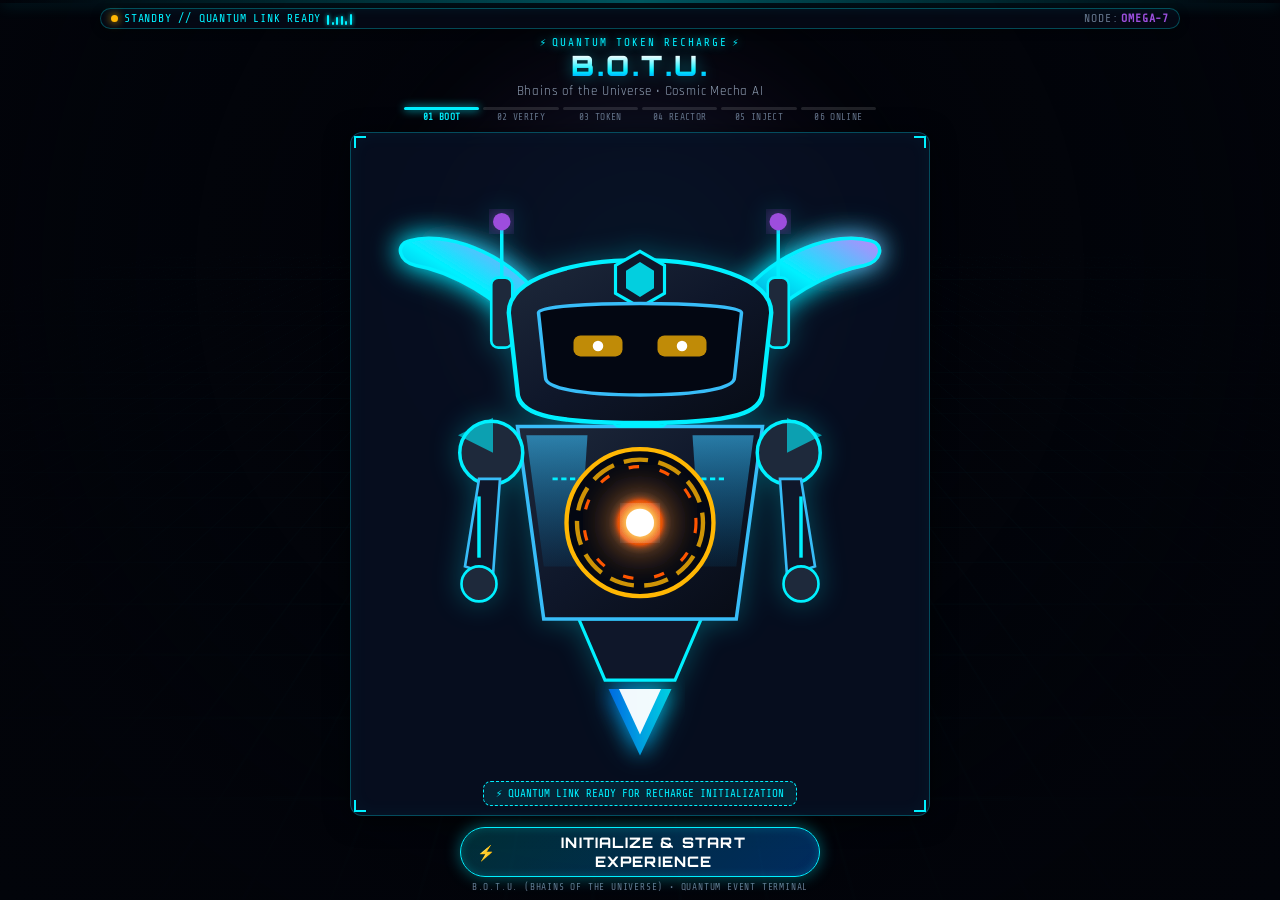
==== commit 89f5fbd3: "Implement auto-fullscreen for PC and mobile with audio permission coupling." ====
--- a/index.html
+++ b/index.html
@@ -4,6 +4,14 @@
   <meta charset="UTF-8">
   <meta name="viewport" content="width=device-width, initial-scale=1.0, maximum-scale=1.0, user-scalable=no, viewport-fit=cover">
   <title>B.O.T.U. – Welcome & Quantum Initialization | Quantum Token Recharge</title>
+
+  <!-- Mobile & PWA Fullscreen Capabilities -->
+  <meta name="mobile-web-app-capable" content="yes">
+  <meta name="apple-mobile-web-app-capable" content="yes">
+  <meta name="apple-mobile-web-app-status-bar-style" content="black-translucent">
+  <meta name="apple-mobile-web-app-title" content="B.O.T.U.">
+  <meta name="theme-color" content="#02040a">
+  <link rel="manifest" href="manifest.json">
 
   <!-- Elite Futuristic Typography -->
   <link rel="preconnect" href="https://fonts.googleapis.com">
@@ -280,9 +288,15 @@
 
   <script src="botu-core.js"></script>
   <script>
-    document.addEventListener('DOMContentLoaded', () => {
+    function initIndexPage() {
       const startBtn = document.getElementById('start-btn');
+      if (!startBtn) return;
       startBtn.addEventListener('click', () => {
+        // Activate Fullscreen immediately on user gesture
+        if (window.BOTU && window.BOTU.fullscreen) {
+          window.BOTU.fullscreen.enterFullscreen().catch(() => {});
+        }
+
         // Initialize sound context
         window.BOTU.sound.init();
         window.BOTU.sound.ensureContext();
@@ -291,11 +305,15 @@
         startBtn.disabled = true;
         startBtn.innerHTML = '<span>⚡</span> <span>CONNECTING QUANTUM LINK...</span>';
 
-        setTimeout(() => {
-          window.BOTU.navigator.navigateTo('identity-verification.html', 400);
-        }, 350);
+        window.BOTU.navigator.navigateTo('identity-verification.html', 400);
       });
-    });
+    }
+
+    if (document.readyState === 'loading') {
+      document.addEventListener('DOMContentLoaded', initIndexPage);
+    } else {
+      initIndexPage();
+    }
   </script>
 </body>
 </html>
--- a/style.css
+++ b/style.css
@@ -79,6 +79,20 @@
   -webkit-user-select: none;
 }
 
+/* Fullscreen API Native Element Styling */
+:fullscreen,
+:-webkit-full-screen,
+:-moz-full-screen,
+:-ms-fullscreen {
+  width: 100vw !important;
+  height: 100vh !important;
+  height: 100dvh !important;
+  margin: 0 !important;
+  padding: 0 !important;
+  overflow: hidden !important;
+  background-color: var(--bg-deep) !important;
+}
+
 /* Master Viewport Container */
 .page-container {
   width: 100%;
